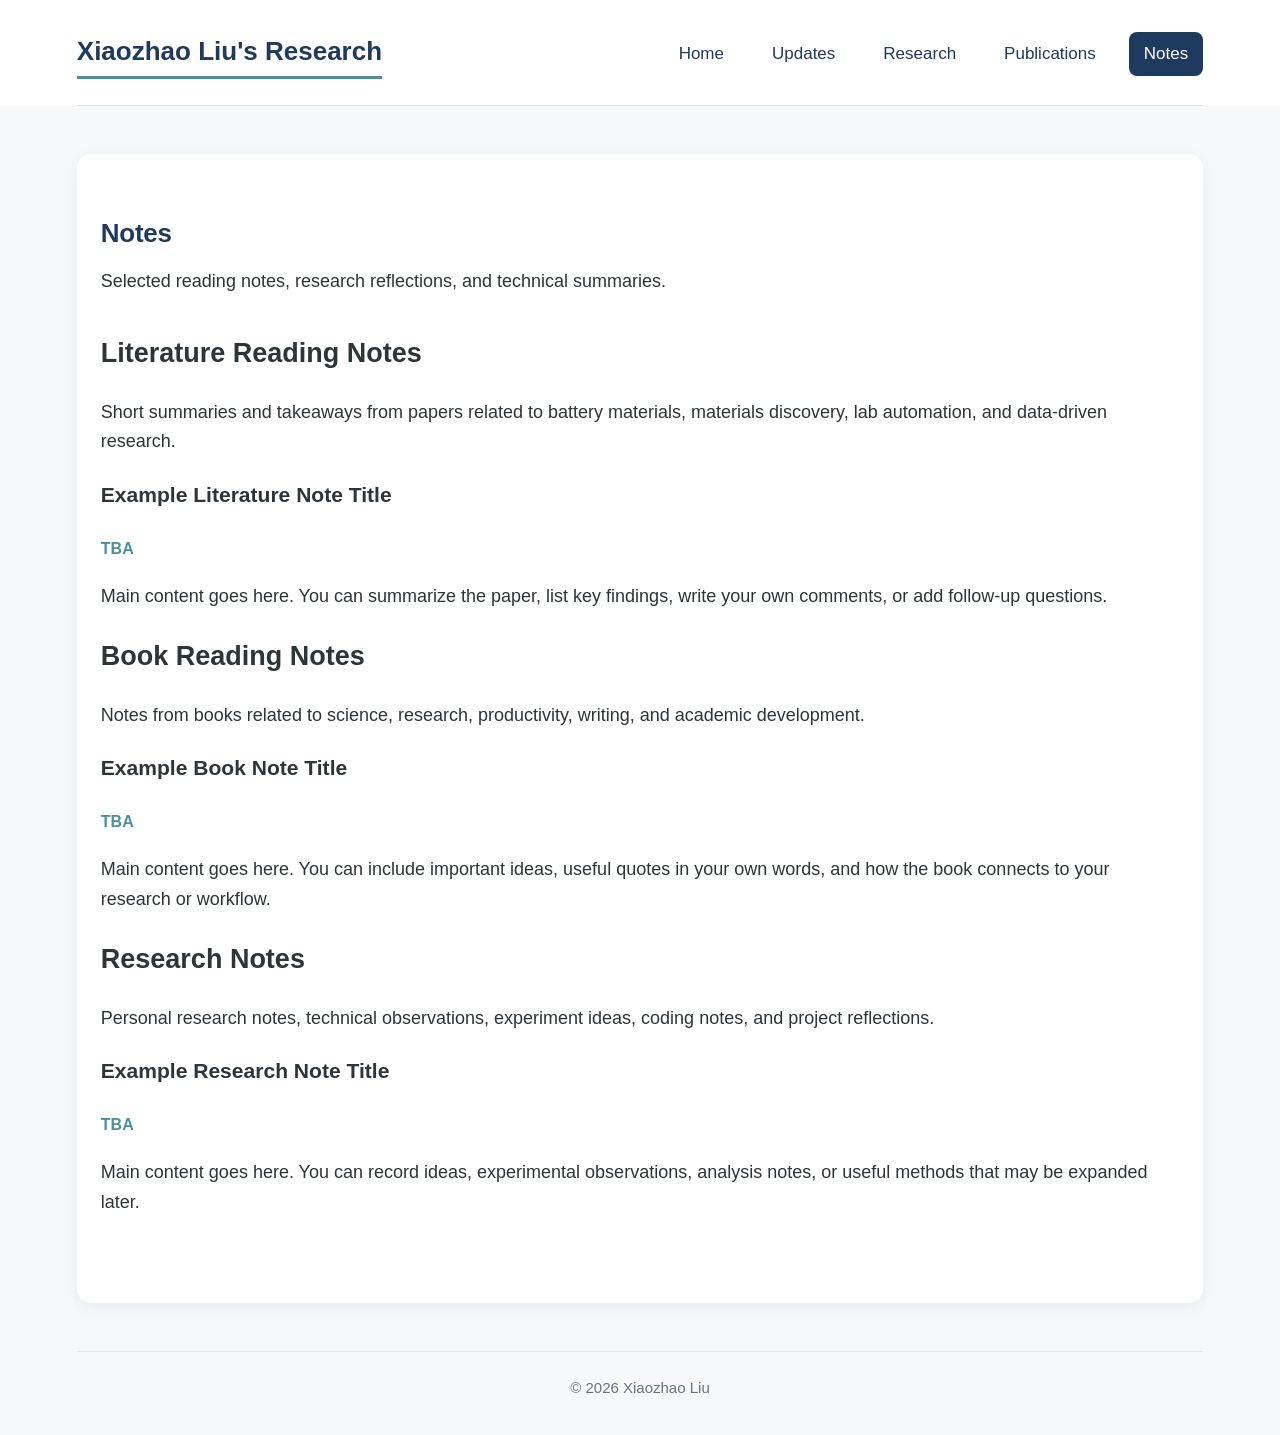
==== notes.html @ 2b2afb79 "Organize notes page into topic sections" ====
<!DOCTYPE html>
<html lang="en">
<head>
  <meta charset="UTF-8" />
  <meta name="viewport" content="width=device-width, initial-scale=1.0" />
  <title>Xiaozhao Liu | Notes</title>
  <link rel="stylesheet" href="style.css" />
  <script src="site-config.js" defer></script>
</head>
<body>
  <header class="site-header">
    <div class="site-container nav-bar">
      <a class="site-title" href="index.html">Xiaozhao Liu's Research</a>
      <nav class="nav-links" aria-label="Main navigation">
        <a href="index.html">Home</a>
        <a href="updates.html">Updates</a>
        <a href="research.html">Research</a>
        <a href="publications.html">Publications</a>
        <a class="active" href="notes.html">Notes</a>
      </nav>
    </div>
  </header>

  <main class="site-container page-content">
    <h1>Notes</h1>
    <p class="lead">
      Selected reading notes, research reflections, and technical summaries.
    </p>

    <section class="note-section">
      <h2>Literature Reading Notes</h2>
      <p class="note-section-intro">
        Short summaries and takeaways from papers related to battery materials, materials discovery, lab automation, and data-driven research.
      </p>

      <article class="note-card">
        <div class="note-card-header">
          <h3>Example Literature Note Title</h3>
          <span class="note-date">TBA</span>
        </div>
        <p>
          Main content goes here. You can summarize the paper, list key findings, write your own comments, or add follow-up questions.
        </p>
      </article>
    </section>

    <section class="note-section">
      <h2>Book Reading Notes</h2>
      <p class="note-section-intro">
        Notes from books related to science, research, productivity, writing, and academic development.
      </p>

      <article class="note-card">
        <div class="note-card-header">
          <h3>Example Book Note Title</h3>
          <span class="note-date">TBA</span>
        </div>
        <p>
          Main content goes here. You can include important ideas, useful quotes in your own words, and how the book connects to your research or workflow.
        </p>
      </article>
    </section>

    <section class="note-section">
      <h2>Research Notes</h2>
      <p class="note-section-intro">
        Personal research notes, technical observations, experiment ideas, coding notes, and project reflections.
      </p>

      <article class="note-card">
        <div class="note-card-header">
          <h3>Example Research Note Title</h3>
          <span class="note-date">TBA</span>
        </div>
        <p>
          Main content goes here. You can record ideas, experimental observations, analysis notes, or useful methods that may be expanded later.
        </p>
      </article>
    </section>
  </main>

  <footer class="site-footer">
    <p>© 2026 Xiaozhao Liu</p>
  </footer>
</body>
</html>
---- style.css ----
:root {
  --navy: #1F3A5F;
  --soft-blue: #4A90A4;
  --bg: #F7F8FA;
  --card: #FFFFFF;
  --text: #2F3437;
  --muted: #6B7280;
  --line: #E5E7EB;
  --max-width: 1200px;
  --content-width: 1200px;
}

* {
  box-sizing: border-box;
}

html,
body {
  margin: 0;
  padding: 0;
}

body {
  color: var(--text);
  background: var(--bg);
  font-family: -apple-system, BlinkMacSystemFont, "Segoe UI", Roboto, Arial, sans-serif;
  font-size: 18px;
  line-height: 1.65;
}

a {
  color: var(--soft-blue);
  text-decoration: none;
}

a:hover {
  color: var(--navy);
  text-decoration: underline;
}

.site-container {
  width: min(88%, var(--max-width));
  margin: 0 auto;
  padding-left: 24px;
  padding-right: 24px;
}

.site-header {
  background: var(--card);
}

.nav-bar {
  display: flex;
  justify-content: space-between;
  align-items: center;
  padding: 30px 0 26px;
  border-bottom: 1px solid var(--line);
}

.site-title {
  color: var(--navy);
  font-size: 26px;
  font-weight: 700;
  border-bottom: 3px solid var(--soft-blue);
  padding-bottom: 3px;
}

.site-title:hover {
  color: var(--soft-blue);
  text-decoration: none;
}

.nav-links {
  display: flex;
  align-items: center;
  gap: 18px;
}

.nav-links a {
  color: var(--navy);
  padding: 8px 15px;
  border-radius: 8px;
  font-size: 17px;
  font-weight: 500;
}

.nav-links a:hover,
.nav-links a.active {
  color: #ffffff;
  background: var(--navy);
  text-decoration: none;
}

.main-content {
  padding-top: 64px;
  padding-bottom: 68px;
}

.profile-layout {
  display: grid;
  grid-template-columns: 310px minmax(0, 1fr);
  gap: 64px;
  align-items: start;
  background: var(--card);
  padding: 32px;
  border-radius: 14px;
  box-shadow: 0 4px 16px rgba(0, 0, 0, 0.06);
}

.profile-sidebar {
  text-align: center;
}

.profile-photo {
  width: 205px;
  height: 205px;
  object-fit: cover;
  border-radius: 50%;
  margin-bottom: 24px;
}

.profile-sidebar h1 {
  display: inline-block;
  margin: 0 0 6px;
  color: var(--navy);
  font-size: 34px;
  font-weight: 600;
  letter-spacing: -0.03em;
  border-bottom: 3px solid var(--soft-blue);
  padding-bottom: 4px;
}

.profile-role {
  margin: 0;
  color: var(--muted);
  font-size: 20px;
}

.profile-affiliation {
  margin: 8px 0 24px;
  color: var(--soft-blue);
  font-size: 19px;
  font-weight: 500;
}

.profile-icons {
  display: flex;
  justify-content: center;
  gap: 15px;
}

.profile-icons a {
  display: inline-flex;
  align-items: center;
  justify-content: center;
  width: 34px;
  height: 34px;
  color: var(--navy);
  font-size: 30px;
}

.profile-icons a:hover {
  color: var(--soft-blue);
  text-decoration: none;
}

.rg-icon {
  position: relative;
  display: inline-block;
  width: 32px;
  height: 34px;
  color: var(--navy);
  font-family: Georgia, "Times New Roman", serif;
  font-size: 34px;
  font-weight: 600;
  line-height: 1;
  letter-spacing: -0.08em;
}

.rg-icon::after {
  content: "G";
  position: absolute;
  top: -7px;
  right: -8px;
  font-family: Arial, sans-serif;
  font-size: 17px;
  font-weight: 700;
  letter-spacing: 0;
}

.profile-icons a:hover .rg-icon {
  color: var(--soft-blue);
}

.profile-main {
  max-width: 760px;
}

.page-section {
  margin-bottom: 48px;
}

.page-section h2,
.page-content h1,
.home-news h2,
.home-resources h2 {
  margin: 0 0 16px;
  color: var(--navy);
  font-size: 26px;
  font-weight: 700;
  line-height: 1.2;
  letter-spacing: -0.01em;
}

.page-section p,
.lead,
.research-topic p,
.timeline-text,
.publication-list span {
  color: var(--text);
}

.two-column-section {
  display: grid;
  grid-template-columns: 1fr 1fr;
  gap: 56px;
}

.interest-list {
  margin: 0;
  padding-left: 24px;
}

.interest-list li {
  margin-bottom: 6px;
}

.contact-line {
  margin: 0 0 8px;
}

.news-row,
.timeline-item {
  display: grid;
  grid-template-columns: 130px 1fr;
  gap: 20px;
  align-items: start;
  padding: 14px 0;
  border-bottom: 1px solid var(--line);
}

.news-date,
.timeline-date {
  color: var(--soft-blue);
  font-weight: 600;
}

.home-news,
.home-resources {
  margin-top: 42px;
  padding-top: 28px;
  border-top: 1px solid var(--line);
}

.resource-list {
  margin: 0;
  padding-left: 24px;
}

.resource-list li {
  margin-bottom: 6px;
}

.page-content {
  max-width: var(--content-width);
  padding-top: 64px;
  padding-bottom: 68px;
  background: var(--card);
  border-radius: 14px;
  box-shadow: 0 4px 16px rgba(0, 0, 0, 0.06);
  margin-top: 48px;
  margin-bottom: 48px;
}

.page-content h1 {
  margin-bottom: 18px;
}

.lead {
  margin: 0 0 34px;
}

.research-topic {
  padding: 24px 0;
  border-top: 1px solid var(--line);
}

.research-topic:first-child {
  border-top: none;
  padding-top: 0;
}

.research-topic h2,
.publication-block h2 {
  margin: 0 0 10px;
  color: var(--navy);
  font-size: 26px;
  font-weight: 700;
  letter-spacing: -0.01em;
}

.research-topic p {
  margin: 0;
}

.timeline {
  border-top: 1px solid var(--line);
}

.publication-icons {
  justify-content: flex-start;
  margin: 18px 0 34px;
}

.publication-block {
  border-top: 1px solid var(--line);
  padding-top: 24px;
}

.publication-list {
  margin: 0;
  padding: 0;
  list-style: none;
  counter-reset: pub-counter 3;
}

.publication-list li {
  display: grid;
  grid-template-columns: 46px 1fr;
  gap: 14px;
  padding: 18px 0;
  border-bottom: 1px solid var(--line);
}

.publication-list li::before {
  counter-increment: pub-counter -1;
  content: counter(pub-counter);
  color: var(--text);
  font-size: 18px;
}

.publication-list strong {
  display: inline;
  color: var(--soft-blue);
  font-weight: 600;
}

.publication-list > li > div > span {
  display: block;
}

.pub-authors {
  margin-top: 3px;
}

.pub-authors .my-name {
  display: inline !important;
  color: var(--text);
  font-weight: 700;
  border-bottom: 2px solid var(--soft-blue);
  padding-bottom: 1px;
}

.pub-venue {
  font-weight: 500;
}

.notes-list {
  border-top: 1px solid var(--line);
}

.note-item {
  padding: 22px 0;
  border-bottom: 1px solid var(--line);
}

.note-header {
  display: flex;
  justify-content: space-between;
  gap: 20px;
  align-items: baseline;
}

.note-header h2 {
  margin: 0;
  color: var(--navy);
  font-size: 24px;
  font-weight: 700;
  line-height: 1.25;
}

.note-date {
  flex: 0 0 auto;
  color: var(--soft-blue);
  font-size: 16px;
  font-weight: 600;
}

.note-item p {
  margin: 8px 0 0;
  color: var(--text);
}

.site-footer {
  width: min(88%, var(--max-width));
  margin: 0 auto;
  padding: 24px 24px 34px;
  border-top: 1px solid var(--line);
  text-align: center;
}

.site-footer p {
  margin: 0;
  color: var(--muted);
  font-size: 15px;
}

@media (max-width: 850px) {
  body {
    font-size: 16px;
  }

  .site-container {
    width: 100%;
    padding-left: 22px;
    padding-right: 22px;
  }

  .nav-bar {
    flex-direction: column;
    gap: 16px;
  }

  .nav-links {
    flex-wrap: wrap;
    justify-content: center;
  }

  .profile-layout,
  .two-column-section {
    grid-template-columns: 1fr;
    gap: 34px;
  }

  .profile-main {
    max-width: none;
  }

  .page-section h2,
  .page-content h1,
  .home-news h2,
  .home-resources h2,
  .research-topic h2,
  .publication-block h2 {
    font-size: 26px;
  }

  .news-row,
  .timeline-item,
  .publication-list li,
  .note-header {
    grid-template-columns: 1fr;
    gap: 4px;
  }

  .note-header {
    display: block;
  }

  .note-date {
    display: block;
    margin-top: 4px;
  }
}
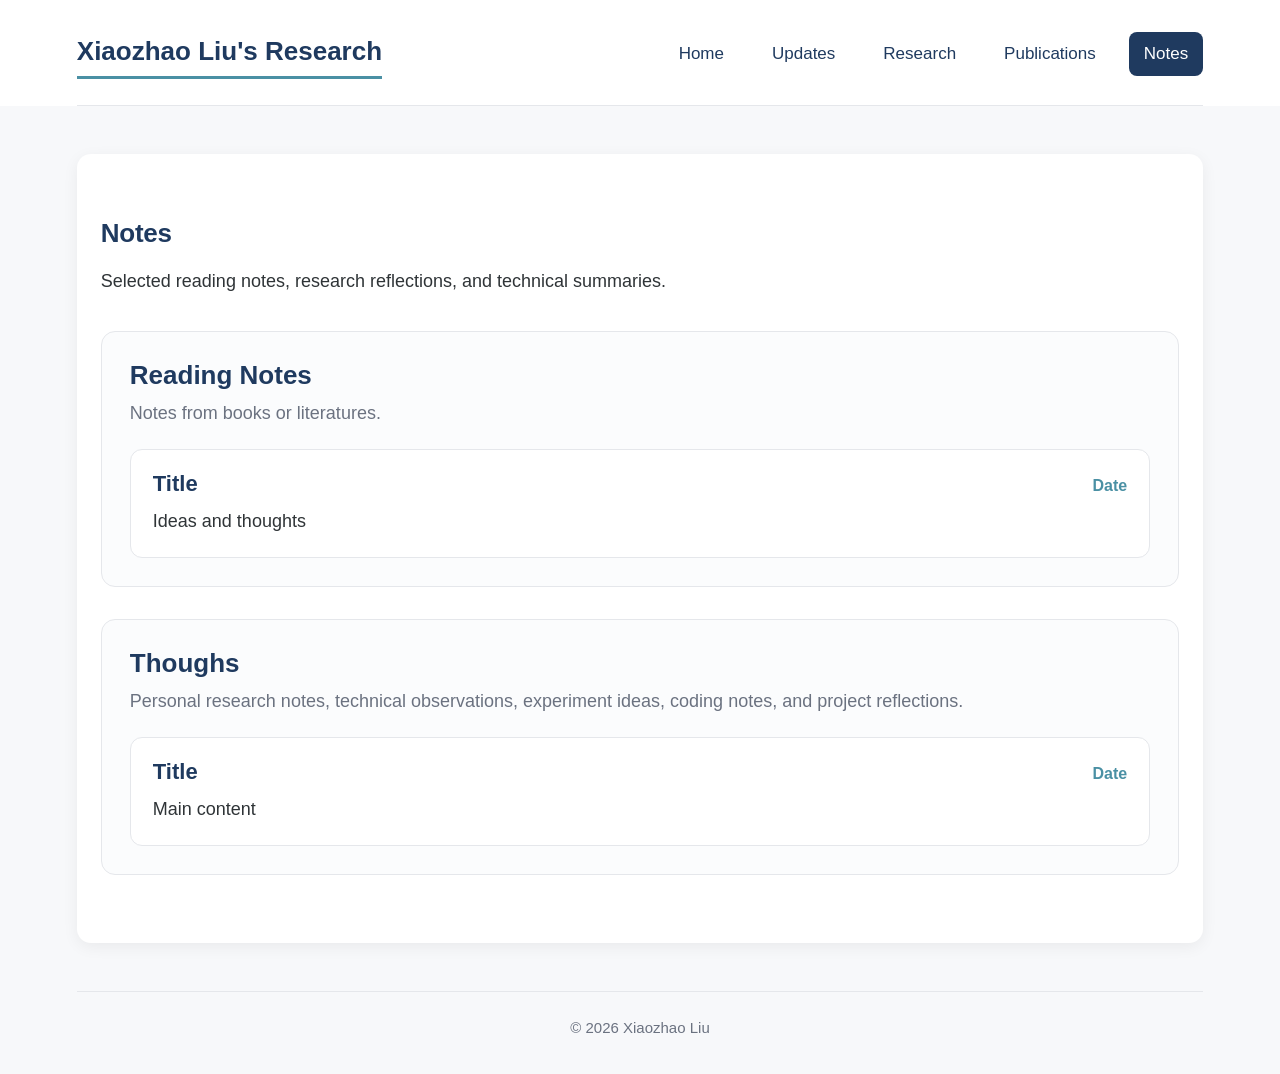
==== commit b29e2a62: "Revise reading notes sections and titles Updated section headers and content descriptions in notes.h" ====
--- a/notes.html
+++ b/notes.html
@@ -28,52 +28,35 @@
     </p>
 
     <section class="note-section">
-      <h2>Literature Reading Notes</h2>
+      <h2>Reading Notes</h2>
       <p class="note-section-intro">
-        Short summaries and takeaways from papers related to battery materials, materials discovery, lab automation, and data-driven research.
+        Notes from books or literatures.
       </p>
 
       <article class="note-card">
         <div class="note-card-header">
-          <h3>Example Literature Note Title</h3>
-          <span class="note-date">TBA</span>
+          <h3>Title</h3>
+          <span class="note-date">Date</span>
         </div>
         <p>
-          Main content goes here. You can summarize the paper, list key findings, write your own comments, or add follow-up questions.
+          Ideas and thoughts
         </p>
       </article>
     </section>
 
     <section class="note-section">
-      <h2>Book Reading Notes</h2>
-      <p class="note-section-intro">
-        Notes from books related to science, research, productivity, writing, and academic development.
-      </p>
-
-      <article class="note-card">
-        <div class="note-card-header">
-          <h3>Example Book Note Title</h3>
-          <span class="note-date">TBA</span>
-        </div>
-        <p>
-          Main content goes here. You can include important ideas, useful quotes in your own words, and how the book connects to your research or workflow.
-        </p>
-      </article>
-    </section>
-
-    <section class="note-section">
-      <h2>Research Notes</h2>
+      <h2>Thoughs</h2>
       <p class="note-section-intro">
         Personal research notes, technical observations, experiment ideas, coding notes, and project reflections.
       </p>
 
       <article class="note-card">
         <div class="note-card-header">
-          <h3>Example Research Note Title</h3>
-          <span class="note-date">TBA</span>
+          <h3>Title</h3>
+          <span class="note-date">Date</span>
         </div>
         <p>
-          Main content goes here. You can record ideas, experimental observations, analysis notes, or useful methods that may be expanded later.
+          Main content
         </p>
       </article>
     </section>
--- a/style.css
+++ b/style.css
@@ -375,26 +375,50 @@
   font-weight: 500;
 }
 
-.notes-list {
-  border-top: 1px solid var(--line);
-}
-
-.note-item {
-  padding: 22px 0;
-  border-bottom: 1px solid var(--line);
-}
-
-.note-header {
+.note-section {
+  margin-top: 32px;
+  padding: 28px;
+  border: 1px solid var(--line);
+  border-radius: 14px;
+  background: #fbfcfd;
+}
+
+.note-section h2 {
+  margin: 0 0 8px;
+  color: var(--navy);
+  font-size: 26px;
+  font-weight: 700;
+  line-height: 1.2;
+}
+
+.note-section-intro {
+  margin: 0 0 20px;
+  color: var(--muted);
+}
+
+.note-card {
+  padding: 20px 22px;
+  border: 1px solid var(--line);
+  border-radius: 12px;
+  background: var(--card);
+}
+
+.note-card + .note-card {
+  margin-top: 16px;
+}
+
+.note-card-header {
   display: flex;
   justify-content: space-between;
   gap: 20px;
   align-items: baseline;
-}
-
-.note-header h2 {
-  margin: 0;
-  color: var(--navy);
-  font-size: 24px;
+  margin-bottom: 8px;
+}
+
+.note-card-header h3 {
+  margin: 0;
+  color: var(--navy);
+  font-size: 22px;
   font-weight: 700;
   line-height: 1.25;
 }
@@ -406,8 +430,8 @@
   font-weight: 600;
 }
 
-.note-item p {
-  margin: 8px 0 0;
+.note-card p {
+  margin: 0;
   color: var(--text);
 }
 
@@ -461,19 +485,23 @@
   .home-news h2,
   .home-resources h2,
   .research-topic h2,
-  .publication-block h2 {
+  .publication-block h2,
+  .note-section h2 {
     font-size: 26px;
   }
 
   .news-row,
   .timeline-item,
-  .publication-list li,
-  .note-header {
+  .publication-list li {
     grid-template-columns: 1fr;
     gap: 4px;
   }
 
-  .note-header {
+  .note-section {
+    padding: 22px;
+  }
+
+  .note-card-header {
     display: block;
   }
 
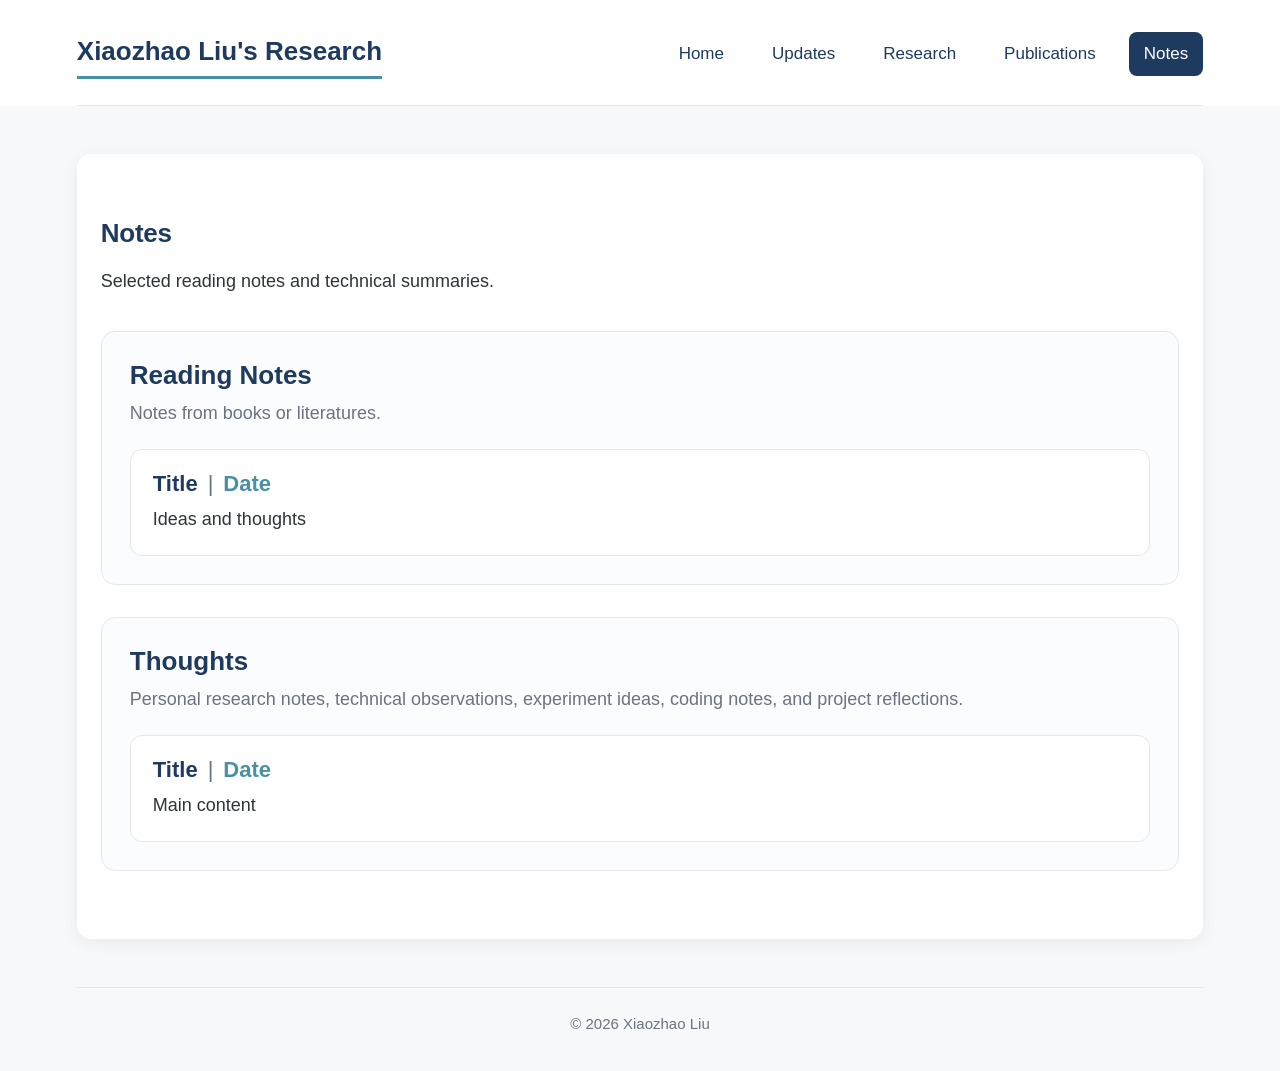
==== commit af9077b6: "Update notes description in notes.html" ====
--- a/notes.html
+++ b/notes.html
@@ -24,7 +24,7 @@
   <main class="site-container page-content">
     <h1>Notes</h1>
     <p class="lead">
-      Selected reading notes, research reflections, and technical summaries.
+      Selected reading notes and technical summaries.
     </p>
 
     <section class="note-section">
@@ -45,7 +45,7 @@
     </section>
 
     <section class="note-section">
-      <h2>Thoughs</h2>
+      <h2>Thoughts</h2>
       <p class="note-section-intro">
         Personal research notes, technical observations, experiment ideas, coding notes, and project reflections.
       </p>
--- a/style.css
+++ b/style.css
@@ -409,8 +409,8 @@
 
 .note-card-header {
   display: flex;
-  justify-content: space-between;
-  gap: 20px;
+  justify-content: flex-start;
+  gap: 10px;
   align-items: baseline;
   margin-bottom: 8px;
 }
@@ -426,8 +426,16 @@
 .note-date {
   flex: 0 0 auto;
   color: var(--soft-blue);
-  font-size: 16px;
+  font-size: 22px;
   font-weight: 600;
+  line-height: 1.25;
+}
+
+.note-date::before {
+  content: "|";
+  margin-right: 10px;
+  color: var(--muted);
+  font-weight: 500;
 }
 
 .note-card p {
@@ -502,11 +510,11 @@
   }
 
   .note-card-header {
-    display: block;
+    display: flex;
   }
 
   .note-date {
-    display: block;
-    margin-top: 4px;
-  }
-}
+    display: inline;
+    margin-top: 0;
+  }
+}
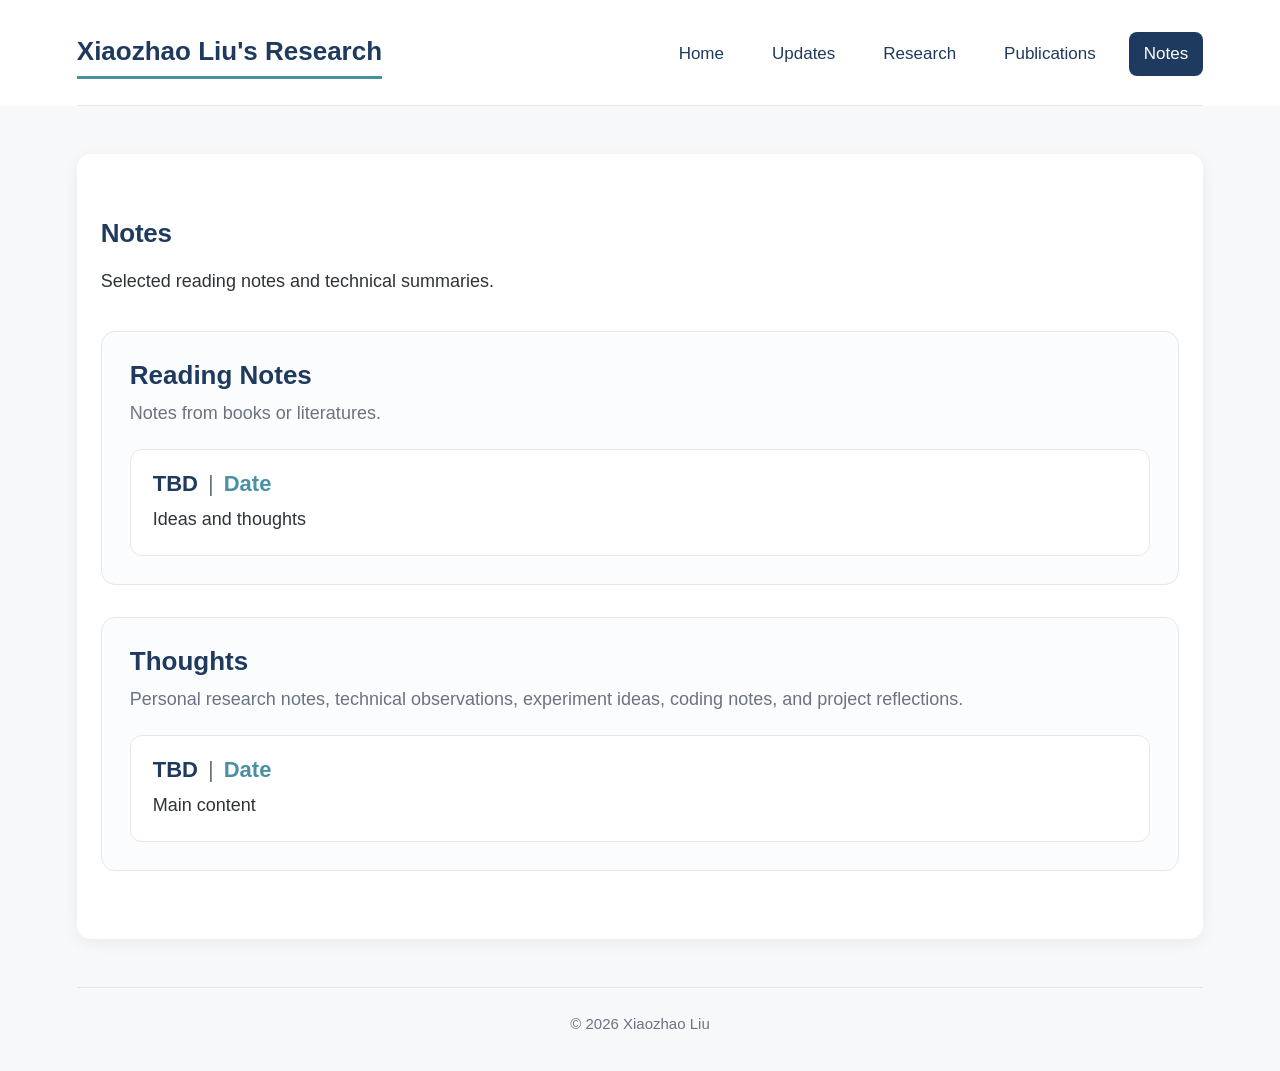
==== commit f36a0b91: "Update notes.html" ====
--- a/notes.html
+++ b/notes.html
@@ -35,7 +35,7 @@
 
       <article class="note-card">
         <div class="note-card-header">
-          <h3>Title</h3>
+          <h3>TBD</h3>
           <span class="note-date">Date</span>
         </div>
         <p>
@@ -52,7 +52,7 @@
 
       <article class="note-card">
         <div class="note-card-header">
-          <h3>Title</h3>
+          <h3>TBD</h3>
           <span class="note-date">Date</span>
         </div>
         <p>
